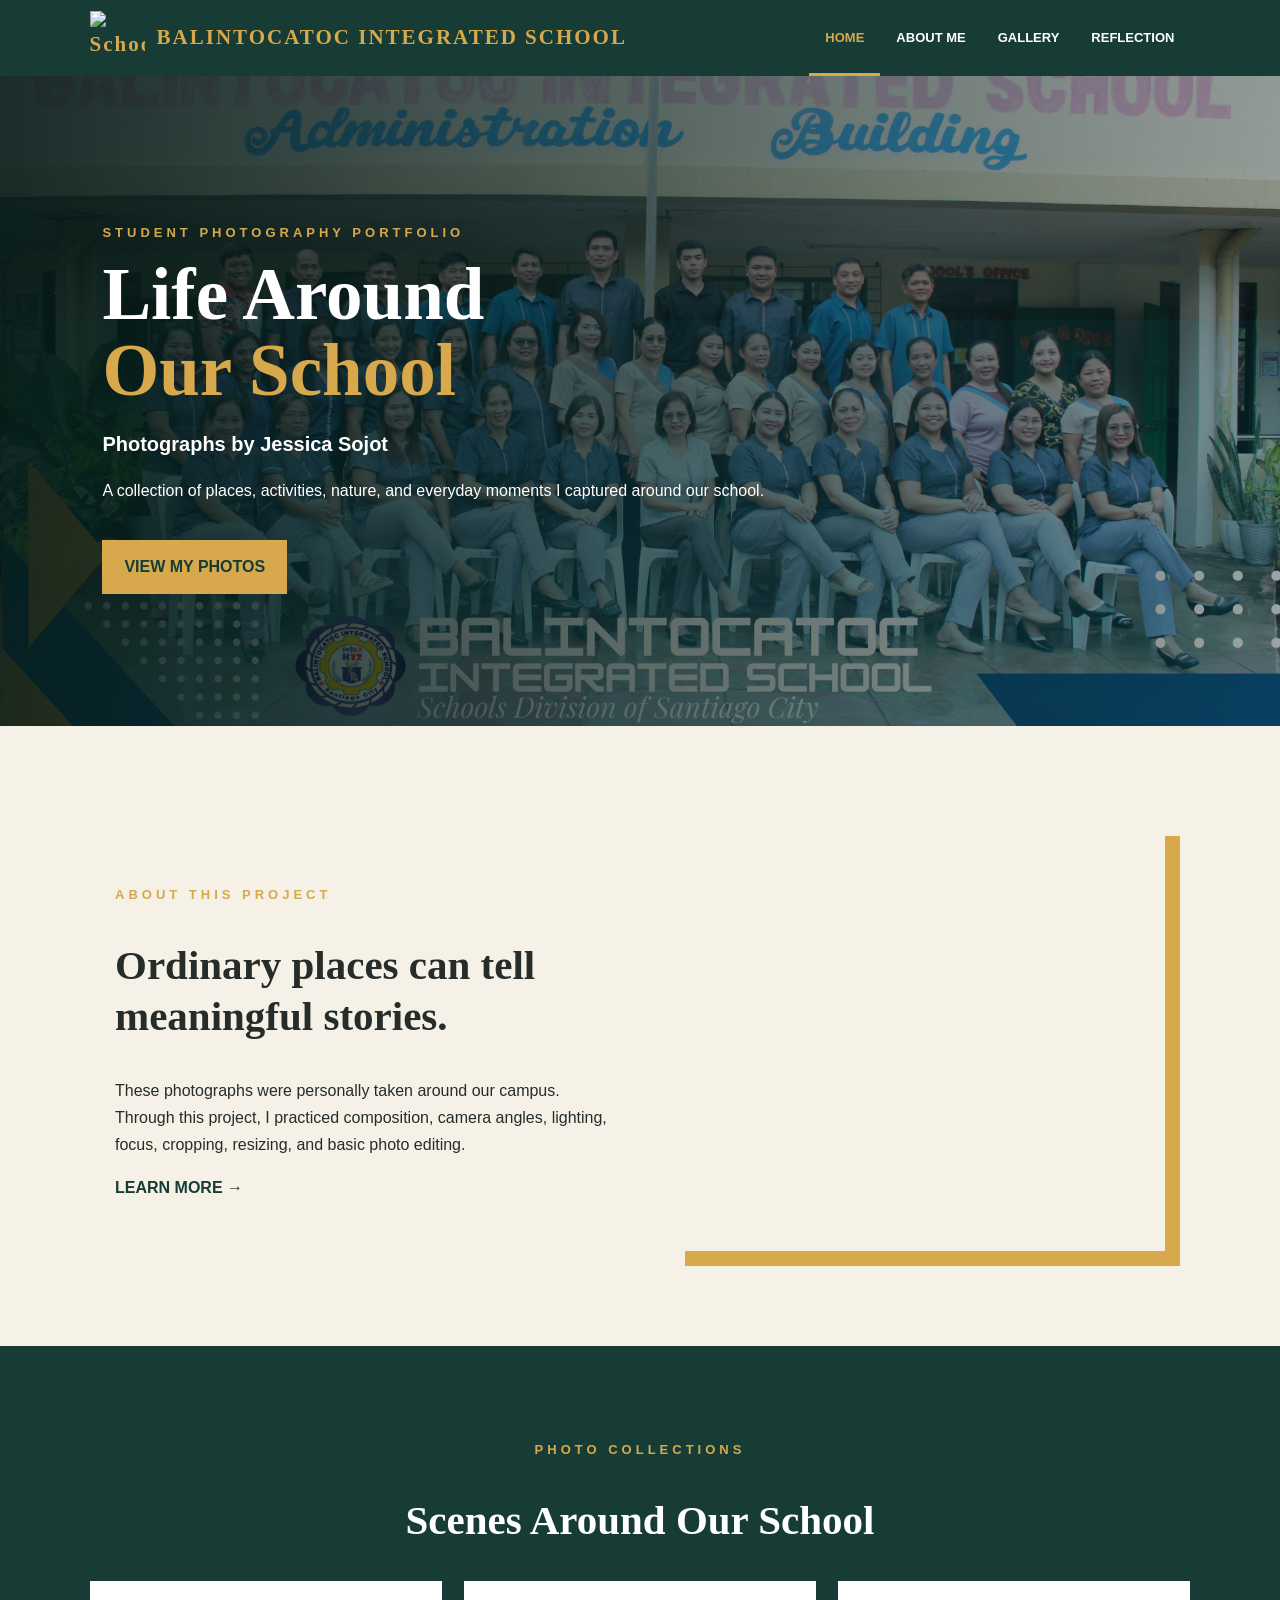
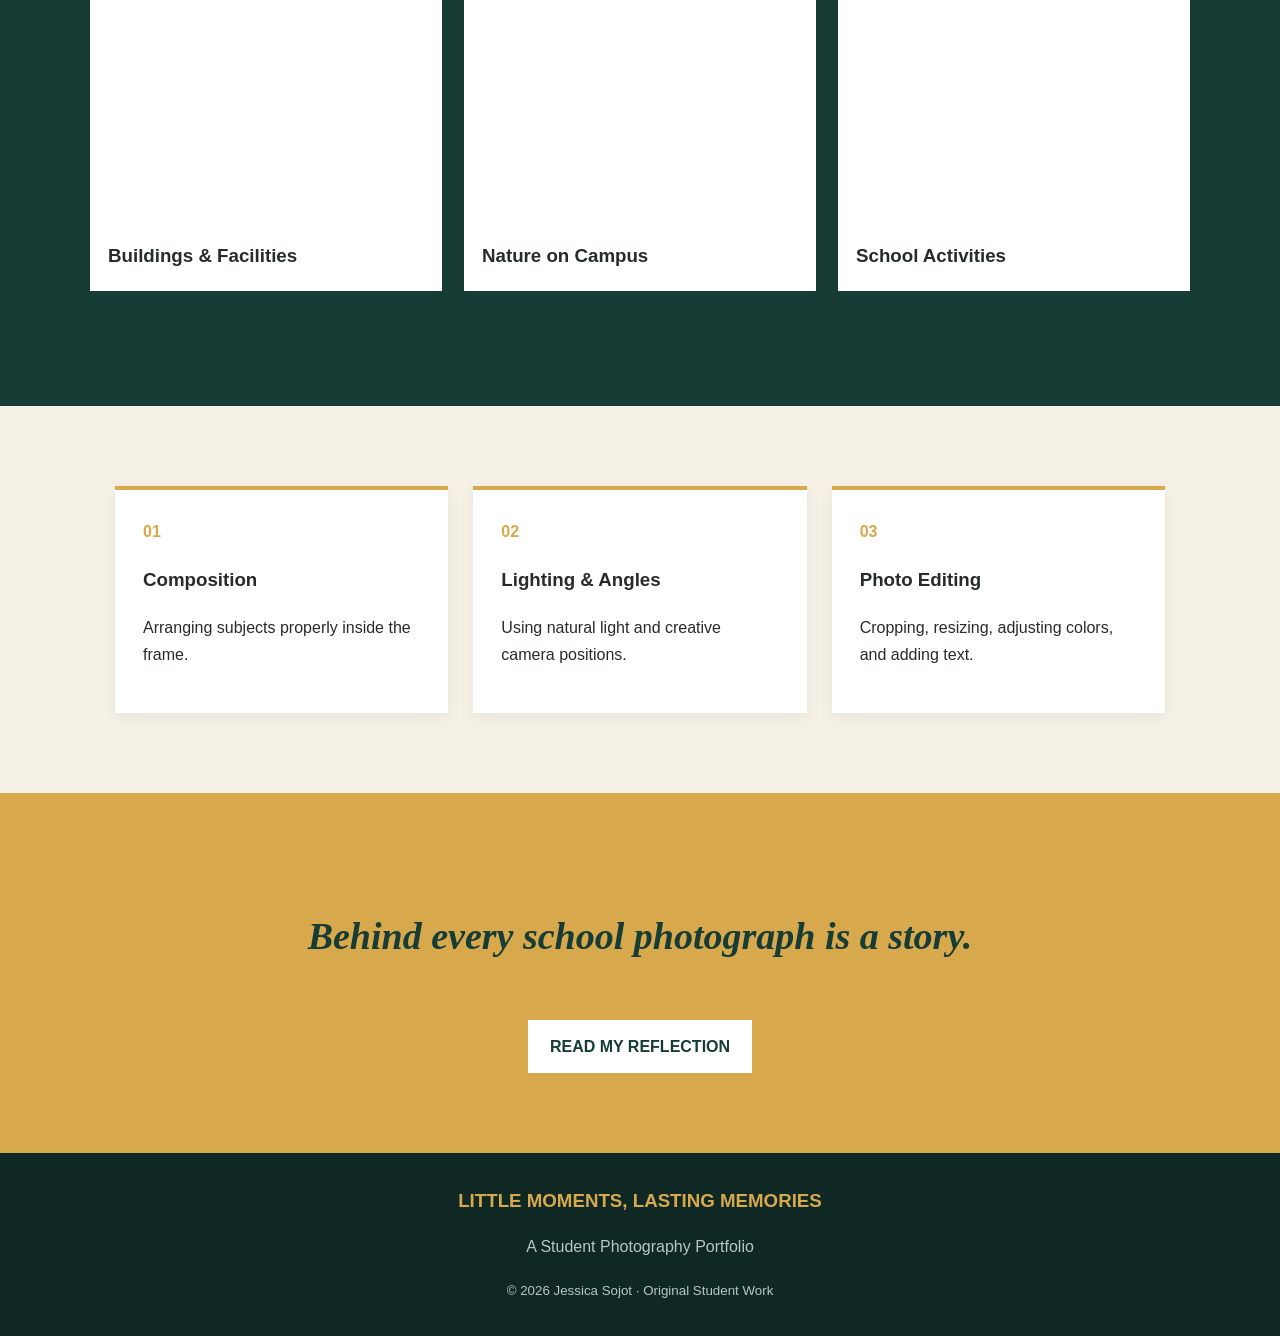
==== index.html @ a1126e87 "Add files via upload" ====
<!DOCTYPE html>
<html lang="en">
<head>
	<meta charset="UTF-8">
	<meta name="viewport" content="width=device-width,initial-scale=1.0">
	<title>Scenes from School life | Home</title>
	<link rel="stylesheet" href="style.css">
</head>
<body>
	<nav>

    <a class="logo" href="index.html">
        <img src="C:/2026-27 Class/web example/school-photo-portfolio/logo.png"
             alt="School Logo">

        BALINTOCATOC INTEGRATED SCHOOL
    </a>

    <div>
        <a class="active" href="index.html">HOME</a>
        <a href="about.html">ABOUT ME</a>
        <a href="gallery.html">GALLERY</a>
        <a href="reflection.html">REFLECTION</a>
    </div>

</nav>
	<header class="hero">
		<div>
			<p>STUDENT PHOTOGRAPHY PORTFOLIO</p>
			<h1>Life Around<br><span>Our School</span></h1>
			<h2>Photographs by Jessica Sojot</h2>
			<p>A collection of places, activities, nature, and everyday moments I captured around our school.</p>
			<a class="button" href="gallery.html">VIEW MY PHOTOS</a>
		</div>
	</header>

	<main>
		<section class="intro">
			<div>
				<p class="label">ABOUT THIS PROJECT</p>
				<h2>Ordinary places can tell meaningful stories.</h2>
				<p>These photographs were personally taken around our campus. Through this project, I practiced composition, camera angles, lighting, focus, cropping, resizing, and basic photo editing.</p>
				<a class="text-link" href="about.html">LEARN MORE →</a>
			</div>

			<div class="intro-photo"></div>
		</section>
		<section class="collections">
			<p class="label">PHOTO COLLECTIONS</p>
			<h2>Scenes Around Our School</h2>
			<div class="cards">
				<a href="gallery.html">
					<div class="photo building"></div>
					<h3>Buildings & Facilities</h3>
				</a>
				<a href="gallery.html">
					<div class="photo nature"></div>
					<h3>Nature on Campus</h3>
				</a>
				<a href="gallery.html">
					<div class="photo activity"></div>
					<h3>School Activities</h3>
				</a>
			</div>
		</section>

		<section class="skills">
			<article>
				<b>01</b>
				<h3>Composition</h3>
				<p>Arranging subjects properly inside the frame.</p>
			</article>
			<article>
				<b>02</b>
				<h3>Lighting & Angles</h3>
				<p>Using natural light and creative camera positions.</p>
			</article>
			<article>
				<b>03</b>
				<h3>Photo Editing</h3>
				<p>Cropping, resizing, adjusting colors, and adding text.</p>
			</article>
		</section>
		<section class="ending">
			<h2>Behind every school photograph is a story.</h2>
			<a class="button light" href="reflection.html">READ MY REFLECTION</a>
		</section>
	</main>
	<footer>
		<h3>LITTLE MOMENTS, LASTING MEMORIES</h3><p>A Student Photography Portfolio</p>
		<small>&copy; 2026 Jessica Sojot · Original Student Work</small>
	</footer>
</body>
</html>
---- style.css ----
/* ===============================
   COLORS
================================ */

:root {
    --green: #173c36;
    --gold: #d7a94c;
    --cream: #f5f1e7;
    --ink: #252c2a;
}


/* ===============================
   GENERAL DESIGN
================================ */

* {
    box-sizing: border-box;
}

html {
    scroll-behavior: smooth;
}

body {
    margin: 0;
    background-color: var(--cream);
    color: var(--ink);
    font-family: Arial, sans-serif;
    line-height: 1.7;
}


/* ===============================
   NAVIGATION BAR
================================ */

nav {
    min-height: 76px;
    padding: 0 7%;
    background-color: var(--green);

    display: flex;
    justify-content: space-between;
    align-items: center;

    position: sticky;
    top: 0;
    z-index: 10;
}


/* SCHOOL LOGO AND SCHOOL NAME */

.logo {
    display: flex;
    align-items: center;
    gap: 12px;

    color: var(--gold);
    font-family: Georgia, serif;
    font-size: 21px;
    font-weight: 700;
    text-decoration: none;
    letter-spacing: 2px;
}


/* SCHOOL LOGO SIZE */

.logo img {
    width: 55px;
    height: 55px;

    object-fit: contain;
    display: block;
    flex-shrink: 0;
}


/* SCHOOL NAME */

.logo span {
    white-space: nowrap;
}


/* NAVIGATION LINKS */

nav div {
    display: flex;
}

nav div a {
    color: white;
    padding: 27px 16px;

    font-size: 13px;
    font-weight: 700;
    text-decoration: none;
}

nav div a:hover,
nav div a.active {
    color: var(--gold);
    box-shadow: inset 0 -3px var(--gold);
}


/* ===============================
   HOME PAGE – MAIN BANNER
================================ */

.hero {
    min-height: 650px;

    display: flex;
    align-items: center;

    padding: 70px 8%;
    color: white;

    background:
        linear-gradient(
            90deg,
            rgba(6, 27, 24, 0.91),
            rgba(6, 27, 24, 0.40)
        ),
        url("schoolfront.png");

    background-size: cover;
    background-position: center;
    background-repeat: no-repeat;
}

.hero > div {
    max-width: 720px;
}

.hero > div > p:first-child,
.page-head p,
.label {
    color: var(--gold);
    font-size: 13px;
    font-weight: 800;
    letter-spacing: 4px;
}

.hero h1 {
    margin: 8px 0;

    font-family: Georgia, serif;
    font-size: 73px;
    font-weight: 700;
    line-height: 1.05;
}

.hero h1 span {
    color: var(--gold);
}

.hero h2 {
    font-size: 20px;
}


/* ===============================
   BUTTONS AND LINKS
================================ */

.button {
    display: inline-block;

    margin-top: 20px;
    padding: 13px 22px;

    background-color: var(--gold);
    color: var(--green);

    font-weight: 800;
    text-decoration: none;
}

.button:hover {
    filter: brightness(0.90);
}

.button.light {
    background-color: white;
}

.text-link {
    color: var(--green);
    font-weight: 800;
    text-decoration: none;
}

.text-link:hover {
    color: var(--gold);
}


/* ===============================
   HOME PAGE – INTRODUCTION
================================ */

.intro {
    max-width: 1100px;
    margin: auto;
    padding: 95px 25px;

    display: grid;
    grid-template-columns: 1fr 1fr;
    gap: 60px;
    align-items: center;
}

.intro h2,
.collections h2,
.reflection h2,
.about h2 {
    font-family: Georgia, serif;
    font-size: 41px;
    font-weight: 700;
    line-height: 1.25;
}

.intro-photo {
    height: 430px;

    background-image: url("images/student-camera.jpg");
    background-size: cover;
    background-position: center;
    background-repeat: no-repeat;

    box-shadow: 15px 15px var(--gold);
}


/* ===============================
   HOME PAGE – PHOTO COLLECTIONS
================================ */

.collections {
    padding: 80px 7%;

    background-color: var(--green);
    color: white;

    text-align: center;
}

.cards {
    max-width: 1100px;
    margin: 35px auto;

    display: grid;
    grid-template-columns: repeat(3, 1fr);
    gap: 22px;
}

.cards a {
    overflow: hidden;

    background-color: white;
    color: var(--ink);

    text-align: left;
    text-decoration: none;

    transition: transform 0.20s;
}

.cards a:hover {
    transform: translateY(-5px);
}

.cards h3 {
    padding: 0 18px;
}

.photo {
    height: 240px;

    background-size: cover;
    background-position: center;
    background-repeat: no-repeat;
}

.building {
    background-image: url("C:/2026-27 Class/web example/school-photo-portfolio/32dfd6d6-91f9-4881-835c-130e446d5870.jpg");
}

.nature {
    background-image: url("C:/2026-27 Class/web example/school-photo-portfolio/58b5d372-3fc7-4c6b-8a01-f3f908547914.jpg");
}

.activity {
    background-image: url("C:/2026-27 Class/web example/school-photo-portfolio/jasdandie.jpg");
}


/* ===============================
   HOME PAGE – SKILLS
================================ */

.skills {
    max-width: 1100px;
    margin: auto;
    padding: 80px 25px;

    display: grid;
    grid-template-columns: repeat(3, 1fr);
    gap: 25px;
}

.skills article {
    padding: 28px;

    background-color: white;
    border-top: 4px solid var(--gold);

    box-shadow: 0 5px 15px rgba(0, 0, 0, 0.06);
}

.skills b {
    color: var(--gold);
}


/* ===============================
   HOME PAGE – ENDING
================================ */

.ending {
    padding: 80px 20px;

    background-color: var(--gold);
    color: var(--green);

    text-align: center;
}

.ending h2 {
    font-family: Georgia, serif;
    font-size: 38px;
    font-style: italic;
}


/* ===============================
   HEADER FOR OTHER PAGES
================================ */

.page-head {
    padding: 85px 20px;

    background:
        linear-gradient(
            rgba(6, 27, 24, 0.87),
            rgba(6, 27, 24, 0.87)
        ),
        url("images/page-header.jpg");

    background-size: cover;
    background-position: center;
    background-repeat: no-repeat;

    color: white;
    text-align: center;
}

.page-head h1 {
    margin: 5px;

    font-family: Georgia, serif;
    font-size: 55px;
    font-weight: 700;
}


/* ===============================
   ABOUT PAGE
================================ */

.about {
    max-width: 1050px;
    margin: 70px auto;
    padding: 0 25px;

    display: grid;
    grid-template-columns: 0.8fr 1.2fr;
    gap: 50px;
    align-items: start;
}


/* KAPAG DIV ANG STUDENT PICTURE */

.student-photo {
    width: 100%;
    height: 500px;

    background-image: url("images/student-photo.jpg");
    background-size: cover;
    background-position: center;
    background-repeat: no-repeat;
}


/* KAPAG IMG TAG ANG STUDENT PICTURE */

.student-image {
    width: 100%;
}

.student-image img {
    width: 100%;
    height: 500px;

    display: block;
    object-fit: cover;
}

.about table {
    width: 100%;
    border-collapse: collapse;
}

.about th,
.about td {
    padding: 10px;

    border-bottom: 1px solid #cccccc;
    text-align: left;
}

.about th {
    color: var(--green);
}

.wide {
    grid-column: 1 / -1;

    padding: 35px;

    background-color: var(--green);
    color: white;
}

.skill-list {
    display: grid;
    grid-template-columns: repeat(4, 1fr);
    gap: 12px;
}

.skill-list p {
    margin: 0;
    padding: 12px;

    background-color: rgba(255, 255, 255, 0.08);
}


/* ===============================
   GALLERY PAGE
================================ */

.gallery {
    max-width: 1150px;
    margin: 60px auto;
    padding: 0 25px;
}

.notice {
    padding: 13px;

    background-color: #fff1c9;
    text-align: center;
}

.grid {
    display: grid;
    grid-template-columns: repeat(3, 1fr);
    gap: 18px;
}

.grid figure {
    overflow: hidden;
    margin: 0;

    background-color: white;
    box-shadow: 0 5px 15px rgba(0, 0, 0, 0.06);
}

.grid img {
    width: 100%;
    height: 260px;

    display: block;
    object-fit: cover;
}

.grid figcaption {
    padding: 15px;
}


/* ===============================
   REFLECTION PAGE
================================ */

.reflection {
    max-width: 800px;
    margin: 70px auto;
    padding: 45px;

    background-color: white;
    box-shadow: 0 8px 25px rgba(0, 0, 0, 0.07);
}

.reflection p {
    margin-bottom: 22px;
}


/* ===============================
   FOOTER
================================ */

footer {
    padding: 32px;

    background-color: #102824;
    color: white;

    text-align: center;
}

footer h3 {
    margin: 0;
    color: var(--gold);
}

footer p,
footer small {
    color: #b8c6c2;
}


/* ===============================
   MOBILE VIEW
================================ */

@media screen and (max-width: 900px) {

    nav {
        padding: 10px 4%;
    }

    .logo {
        font-size: 16px;
        letter-spacing: 1px;
    }

    .logo img {
        width: 48px;
        height: 48px;
    }

    nav div a {
        padding: 24px 9px;
        font-size: 11px;
    }
}


@media screen and (max-width: 760px) {

    nav {
        display: block;
        padding: 14px 5px 0;
        text-align: center;
    }

    .logo {
        justify-content: center;
        margin-bottom: 8px;

        font-size: 14px;
        letter-spacing: 1px;
    }

    .logo img {
        width: 45px;
        height: 45px;
    }

    .logo span {
        white-space: normal;
    }

    nav div {
        justify-content: center;
        flex-wrap: wrap;
    }

    nav div a {
        padding: 13px 8px;
        font-size: 10px;
    }

    .hero {
        min-height: 570px;
        padding: 60px 25px;
    }

    .hero h1 {
        font-size: 47px;
    }

    .intro,
    .cards,
    .skills,
    .about,
    .grid {
        grid-template-columns: 1fr;
    }

    .intro {
        padding: 65px 25px;
    }

    .intro-photo {
        height: 330px;
    }

    .wide {
        grid-column: auto;
    }

    .skill-list {
        grid-template-columns: 1fr 1fr;
    }

    .page-head h1 {
        font-size: 42px;
    }

    .reflection {
        margin: 35px 18px;
        padding: 28px;
    }
}


@media screen and (max-width: 450px) {

    .logo {
        font-size: 12px;
    }

    .logo img {
        width: 40px;
        height: 40px;
    }

    .hero h1 {
        font-size: 39px;
    }

    .skill-list {
        grid-template-columns: 1fr;
    }
}
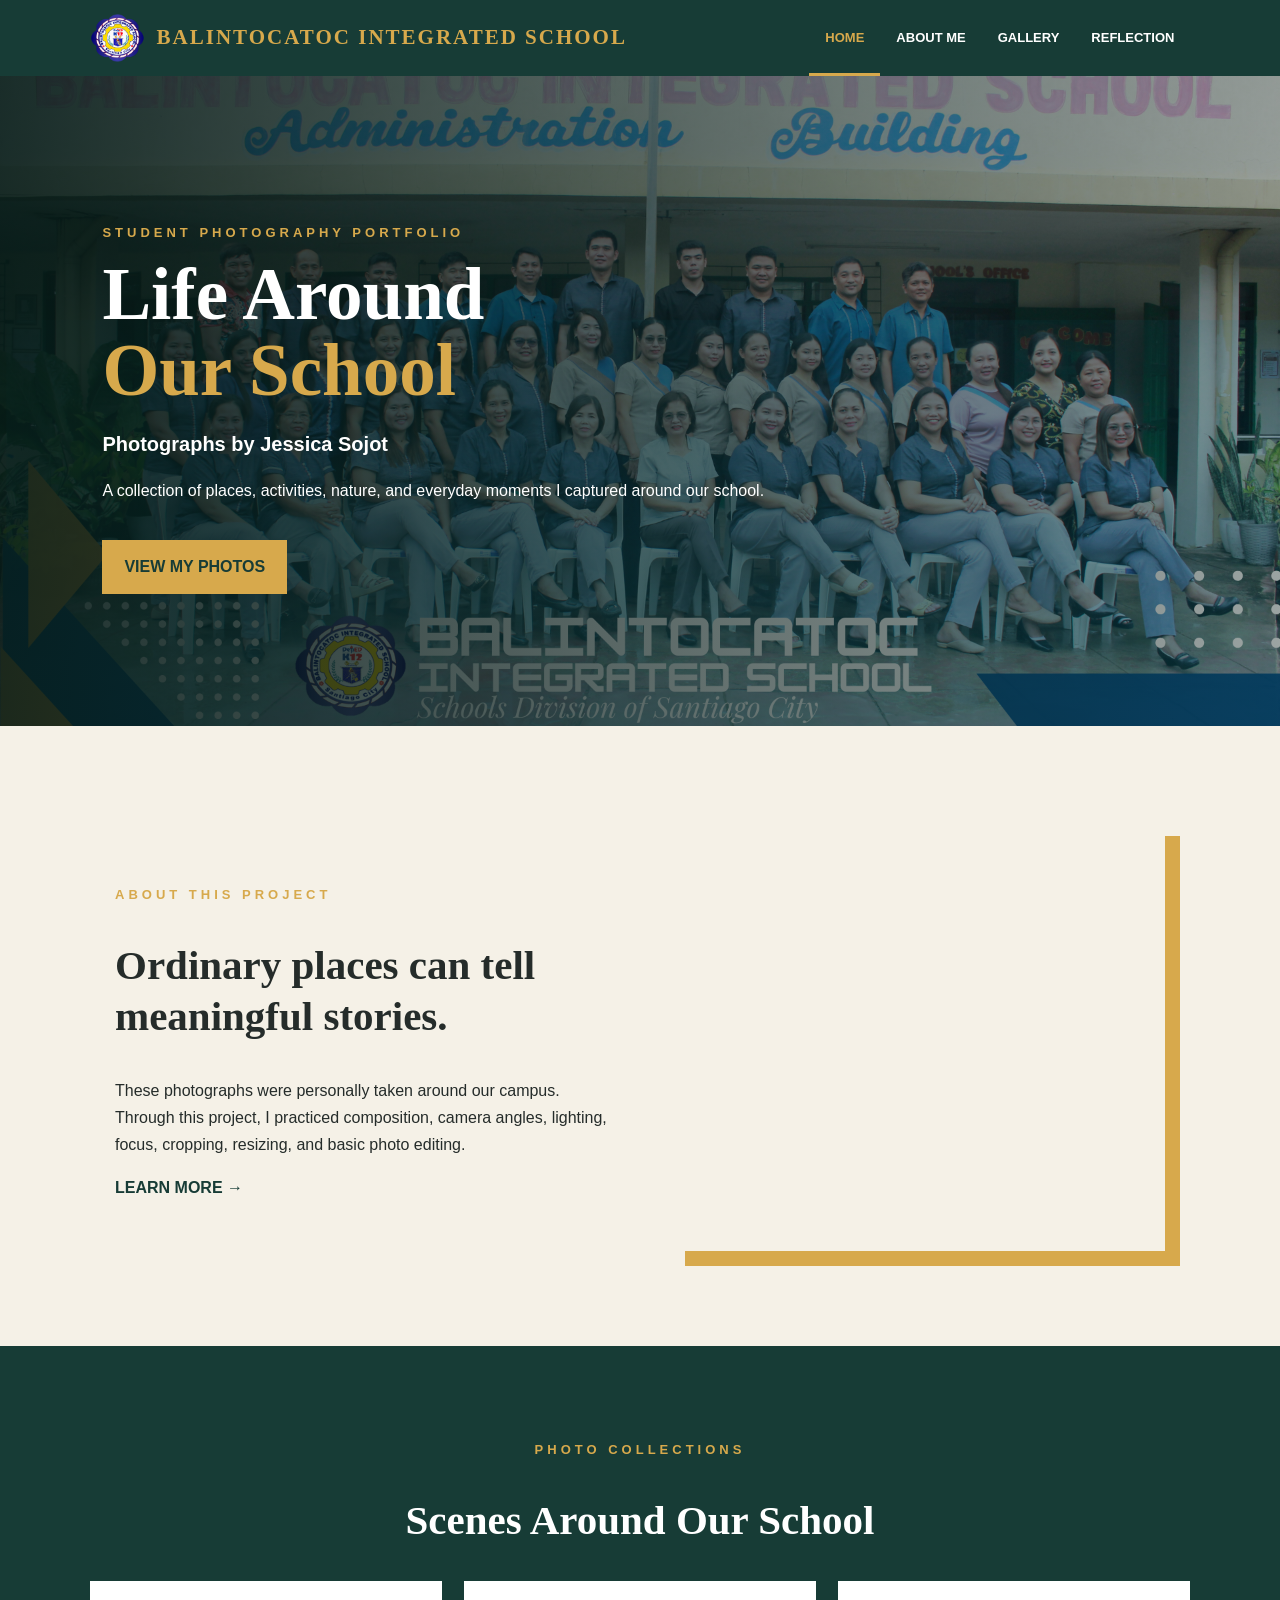
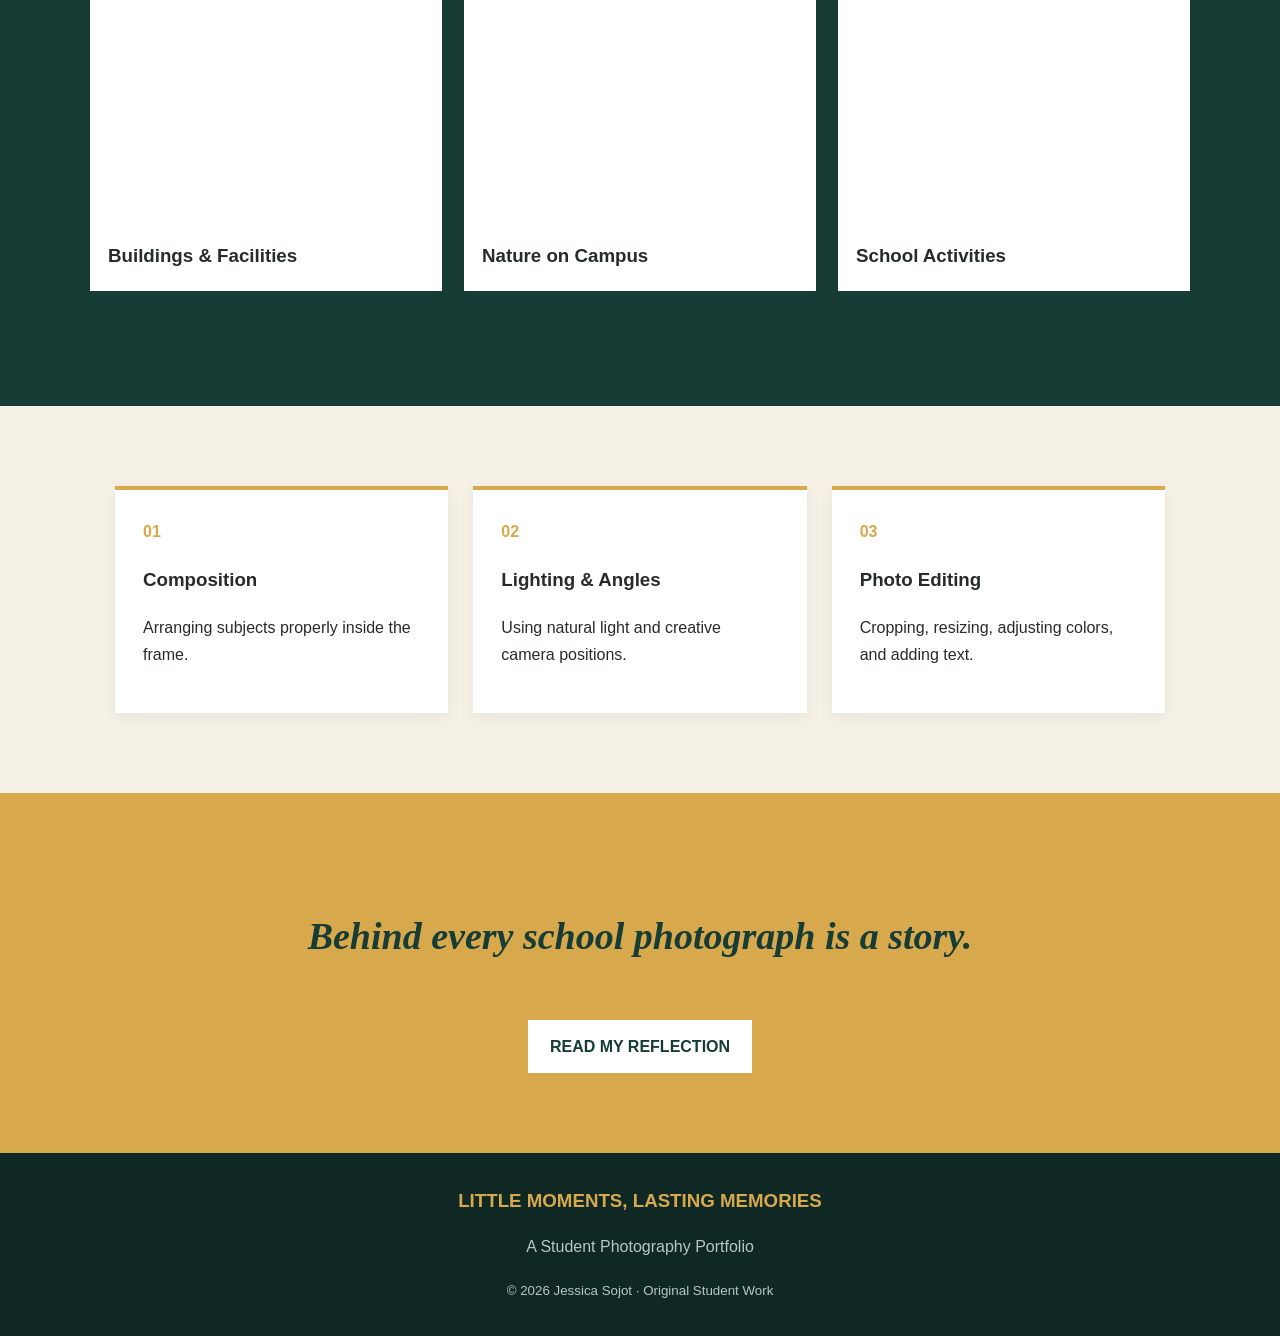
==== commit fd81278d: "Update index.html" ====
--- a/index.html
+++ b/index.html
@@ -10,7 +10,7 @@
 	<nav>
 
     <a class="logo" href="index.html">
-        <img src="C:/2026-27 Class/web example/school-photo-portfolio/logo.png"
+        <img src="logo.png"
              alt="School Logo">
 
         BALINTOCATOC INTEGRATED SCHOOL
